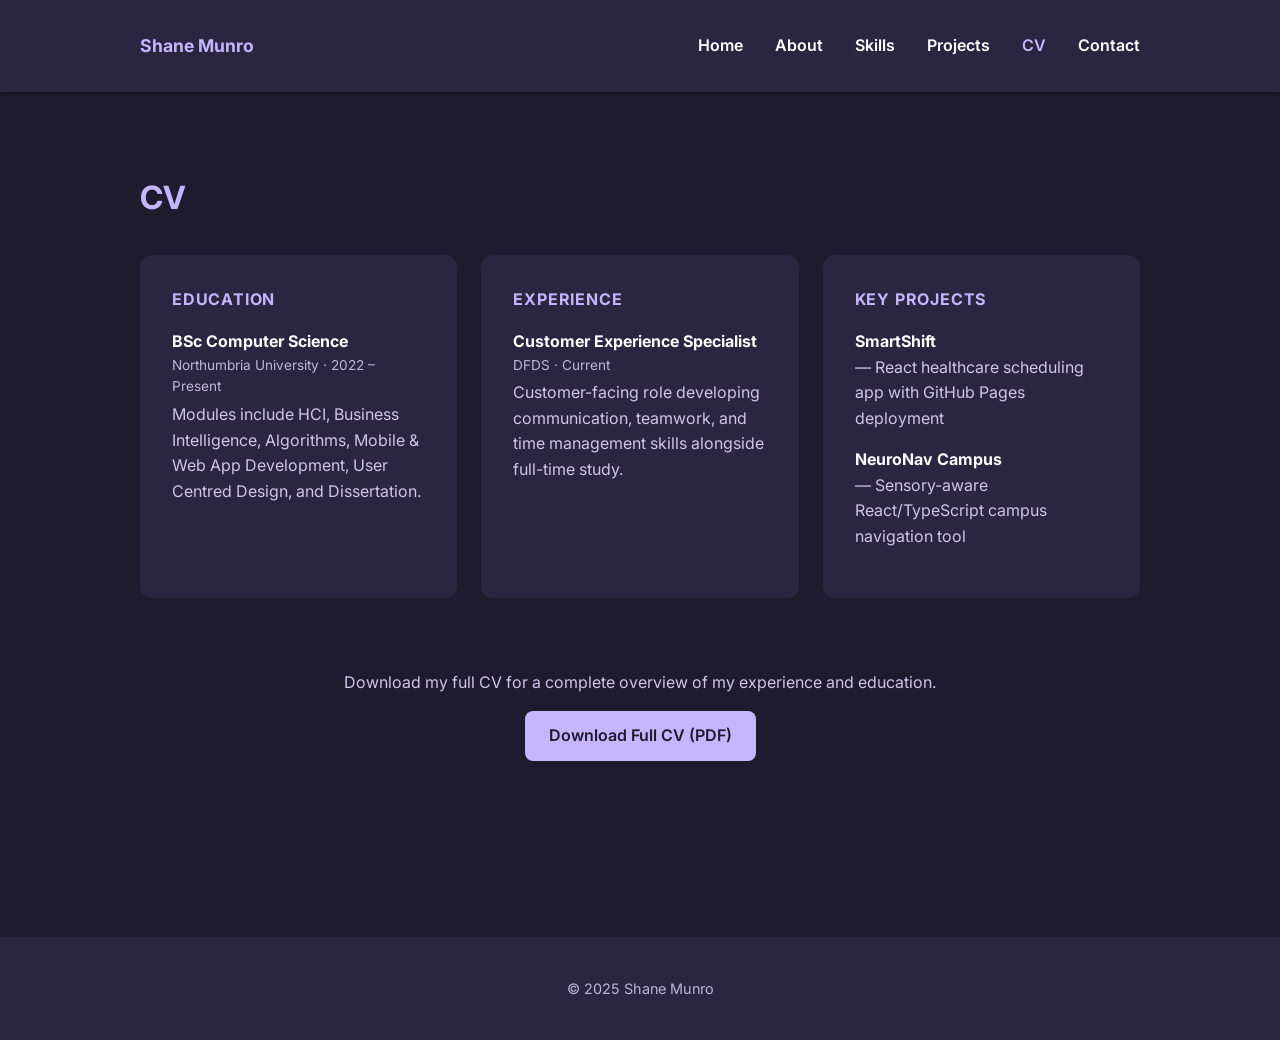
==== cv.html @ 48589a27 "Redesign: add projects page, mobile nav, improve all pages" ====
<!DOCTYPE html>
<html lang="en">
<head>
  <meta charset="UTF-8" />
  <meta name="viewport" content="width=device-width, initial-scale=1.0"/>
  <meta name="description" content="Shane Munro's CV – Computer Science student at Northumbria University."/>
  <title>Shane Munro | CV</title>
  <link rel="stylesheet" href="css/style.css" />
  <link rel="preconnect" href="https://fonts.googleapis.com" />
  <link href="https://fonts.googleapis.com/css2?family=Inter:wght@400;600;700&display=swap" rel="stylesheet">
</head>
<body>
  <nav class="navbar">
    <div class="container nav-container">
      <span class="nav-brand">Shane Munro</span>
      <button class="nav-toggle" aria-label="Toggle navigation">&#9776;</button>
      <ul class="nav-links">
        <li><a href="index.html">Home</a></li>
        <li><a href="about.html">About</a></li>
        <li><a href="skills.html">Skills</a></li>
        <li><a href="projects.html">Projects</a></li>
        <li><a href="cv.html" class="active">CV</a></li>
        <li><a href="contact.html">Contact</a></li>
      </ul>
    </div>
  </nav>

  <section class="section">
    <div class="container">
      <h2>CV</h2>

      <div class="cv-grid">
        <div class="cv-block content-card">
          <h3>Education</h3>
          <div class="cv-item">
            <strong>BSc Computer Science</strong>
            <span class="cv-meta">Northumbria University &middot; 2022 – Present</span>
            <p>Modules include HCI, Business Intelligence, Algorithms, Mobile &amp; Web App Development, User Centred Design, and Dissertation.</p>
          </div>
        </div>

        <div class="cv-block content-card">
          <h3>Experience</h3>
          <div class="cv-item">
            <strong>Customer Experience Specialist</strong>
            <span class="cv-meta">DFDS &middot; Current</span>
            <p>Customer-facing role developing communication, teamwork, and time management skills alongside full-time study.</p>
          </div>
        </div>

        <div class="cv-block content-card">
          <h3>Key Projects</h3>
          <div class="cv-item">
            <strong>SmartShift</strong> — React healthcare scheduling app with GitHub Pages deployment
          </div>
          <div class="cv-item">
            <strong>NeuroNav Campus</strong> — Sensory-aware React/TypeScript campus navigation tool
          </div>
        </div>
      </div>

      <div class="cv-download">
        <p>Download my full CV for a complete overview of my experience and education.</p>
        <a href="assets/resume.pdf" target="_blank" class="btn">Download Full CV (PDF)</a>
      </div>
    </div>
  </section>

  <footer class="footer">
    <div class="container">
      <p>&copy; 2025 Shane Munro</p>
    </div>
  </footer>

  <script src="js/script.js"></script>
</body>
</html>
---- css/style.css ----
/* ── Reset ── */
* { margin: 0; padding: 0; box-sizing: border-box; }

body {
  font-family: 'Inter', sans-serif;
  background-color: #1e1b2e;
  color: #ffffff;
  line-height: 1.6;
}

a { color: #c4b5fd; text-decoration: none; }
a:hover { text-decoration: underline; }

/* ── Container ── */
.container {
  width: 90%;
  max-width: 1000px;
  margin: 0 auto;
  padding: 1rem 0;
}

/* ── Navbar ── */
.navbar {
  background-color: #2a2540;
  padding: 1rem 0;
  box-shadow: 0 2px 4px rgba(0,0,0,0.3);
  position: sticky;
  top: 0;
  z-index: 100;
}

.nav-container {
  display: flex;
  align-items: center;
  justify-content: space-between;
}

.nav-brand {
  font-weight: 700;
  font-size: 1.1rem;
  color: #c4b5fd;
}

.nav-links {
  display: flex;
  list-style: none;
  gap: 2rem;
}

.nav-links a {
  color: #ffffff;
  font-weight: 600;
  transition: color 0.3s ease;
}

.nav-links a:hover,
.nav-links a.active { color: #c4b5fd; text-decoration: none; }

.nav-toggle {
  display: none;
  background: none;
  border: none;
  color: #fff;
  font-size: 1.5rem;
  cursor: pointer;
}

/* ── Mobile Nav ── */
@media (max-width: 640px) {
  .nav-toggle { display: block; }

  .nav-links {
    display: none;
    flex-direction: column;
    gap: 0;
    background-color: #2a2540;
    position: absolute;
    top: 100%;
    left: 0;
    width: 100%;
    padding: 1rem 0;
    box-shadow: 0 4px 8px rgba(0,0,0,0.3);
  }

  .nav-links.open { display: flex; }

  .nav-links li a {
    display: block;
    padding: 0.75rem 1.5rem;
  }
}

/* ── Hero ── */
.hero {
  background-color: #2a2540;
  text-align: center;
  padding: 6rem 0;
}

.hero h1 { font-size: 2.5rem; margin-bottom: 1rem; }
.hero h1 span { color: #c4b5fd; }

.hero p {
  font-size: 1.2rem;
  margin-bottom: 2rem;
  color: #d1c4e9;
  max-width: 600px;
  margin-left: auto;
  margin-right: auto;
}

.hero-btns {
  display: flex;
  gap: 1rem;
  justify-content: center;
  flex-wrap: wrap;
}

/* ── Buttons ── */
.btn {
  display: inline-block;
  background-color: #c4b5fd;
  color: #1e1b2e;
  padding: 0.75rem 1.5rem;
  border-radius: 8px;
  font-weight: 600;
  transition: background-color 0.3s ease;
  text-decoration: none;
}

.btn:hover { background-color: #a78bfa; text-decoration: none; }

.btn-outline {
  background-color: transparent;
  color: #c4b5fd;
  border: 2px solid #c4b5fd;
}

.btn-outline:hover {
  background-color: #c4b5fd;
  color: #1e1b2e;
}

.btn-sm {
  padding: 0.4rem 1rem;
  font-size: 0.85rem;
}

/* ── Sections ── */
.section { padding: 4rem 0; }
.section h2 {
  font-size: 2rem;
  margin-bottom: 2rem;
  color: #c4b5fd;
}

/* ── Content Card ── */
.content-card {
  background-color: #2a2540;
  border-radius: 12px;
  padding: 2rem;
  max-width: 700px;
}

.content-card p { margin-bottom: 1rem; color: #d1c4e9; }

.about-links {
  display: flex;
  gap: 1rem;
  margin-top: 1.5rem;
  flex-wrap: wrap;
}

/* ── Skills ── */
.skills-grid {
  display: grid;
  grid-template-columns: repeat(auto-fit, minmax(260px, 1fr));
  gap: 1.5rem;
}

.skill-category {
  background-color: #2a2540;
  border-radius: 12px;
  padding: 1.5rem;
}

.skill-category h3 {
  color: #c4b5fd;
  margin-bottom: 1rem;
  font-size: 1rem;
  text-transform: uppercase;
  letter-spacing: 0.05em;
}

.skills-list { list-style: none; display: flex; flex-direction: column; gap: 0.85rem; }

.skills-list li {
  display: flex;
  flex-direction: column;
  gap: 0.15rem;
}

.skill-name { font-weight: 600; color: #fff; }
.skill-note { font-size: 0.85rem; color: #bdb6d7; }

/* ── Projects ── */
.projects-grid {
  display: grid;
  grid-template-columns: repeat(auto-fit, minmax(280px, 1fr));
  gap: 1.5rem;
}

.project-card {
  background-color: #2a2540;
  border-radius: 12px;
  padding: 1.5rem;
  display: flex;
  flex-direction: column;
  gap: 1rem;
}

.project-header { display: flex; flex-direction: column; gap: 0.5rem; }
.project-header h3 { font-size: 1.2rem; color: #fff; }

.project-tags { display: flex; flex-wrap: wrap; gap: 0.4rem; }

.tag {
  background-color: #3b3560;
  color: #c4b5fd;
  font-size: 0.75rem;
  padding: 0.2rem 0.6rem;
  border-radius: 20px;
  font-weight: 600;
}

.project-card p { color: #d1c4e9; font-size: 0.95rem; flex: 1; }
.project-links { margin-top: auto; }

/* ── CV Page ── */
.cv-grid {
  display: grid;
  grid-template-columns: repeat(auto-fit, minmax(260px, 1fr));
  gap: 1.5rem;
  margin-bottom: 2.5rem;
}

.cv-block h3 {
  color: #c4b5fd;
  margin-bottom: 1rem;
  font-size: 1rem;
  text-transform: uppercase;
  letter-spacing: 0.05em;
}

.cv-item {
  margin-bottom: 1rem;
  color: #d1c4e9;
}

.cv-item strong { color: #fff; display: block; }

.cv-meta {
  font-size: 0.85rem;
  color: #bdb6d7;
  display: block;
  margin-bottom: 0.25rem;
}

.cv-download { text-align: center; padding: 2rem; }
.cv-download p { color: #d1c4e9; margin-bottom: 1rem; }

/* ── Contact ── */
.contact-intro {
  color: #d1c4e9;
  margin-bottom: 2rem;
  font-size: 1.1rem;
}

.contact-grid {
  display: grid;
  grid-template-columns: repeat(auto-fit, minmax(220px, 1fr));
  gap: 1.5rem;
}

.contact-card {
  background-color: #2a2540;
  border-radius: 12px;
  padding: 1.5rem;
  display: flex;
  align-items: center;
  gap: 1rem;
  color: #fff;
  transition: background-color 0.3s ease;
  text-decoration: none;
}

.contact-card:hover { background-color: #3b3560; text-decoration: none; }

.contact-icon {
  font-size: 1.5rem;
  width: 2.5rem;
  height: 2.5rem;
  display: flex;
  align-items: center;
  justify-content: center;
  background-color: #3b3560;
  border-radius: 8px;
  color: #c4b5fd;
  flex-shrink: 0;
}

.contact-card strong { display: block; color: #c4b5fd; font-size: 0.9rem; }
.contact-card span { font-size: 0.85rem; color: #d1c4e9; }

/* ── Footer ── */
.footer {
  background-color: #2a2540;
  text-align: center;
  padding: 1.5rem 0;
  font-size: 0.9rem;
  color: #bdb6d7;
  margin-top: 4rem;
}
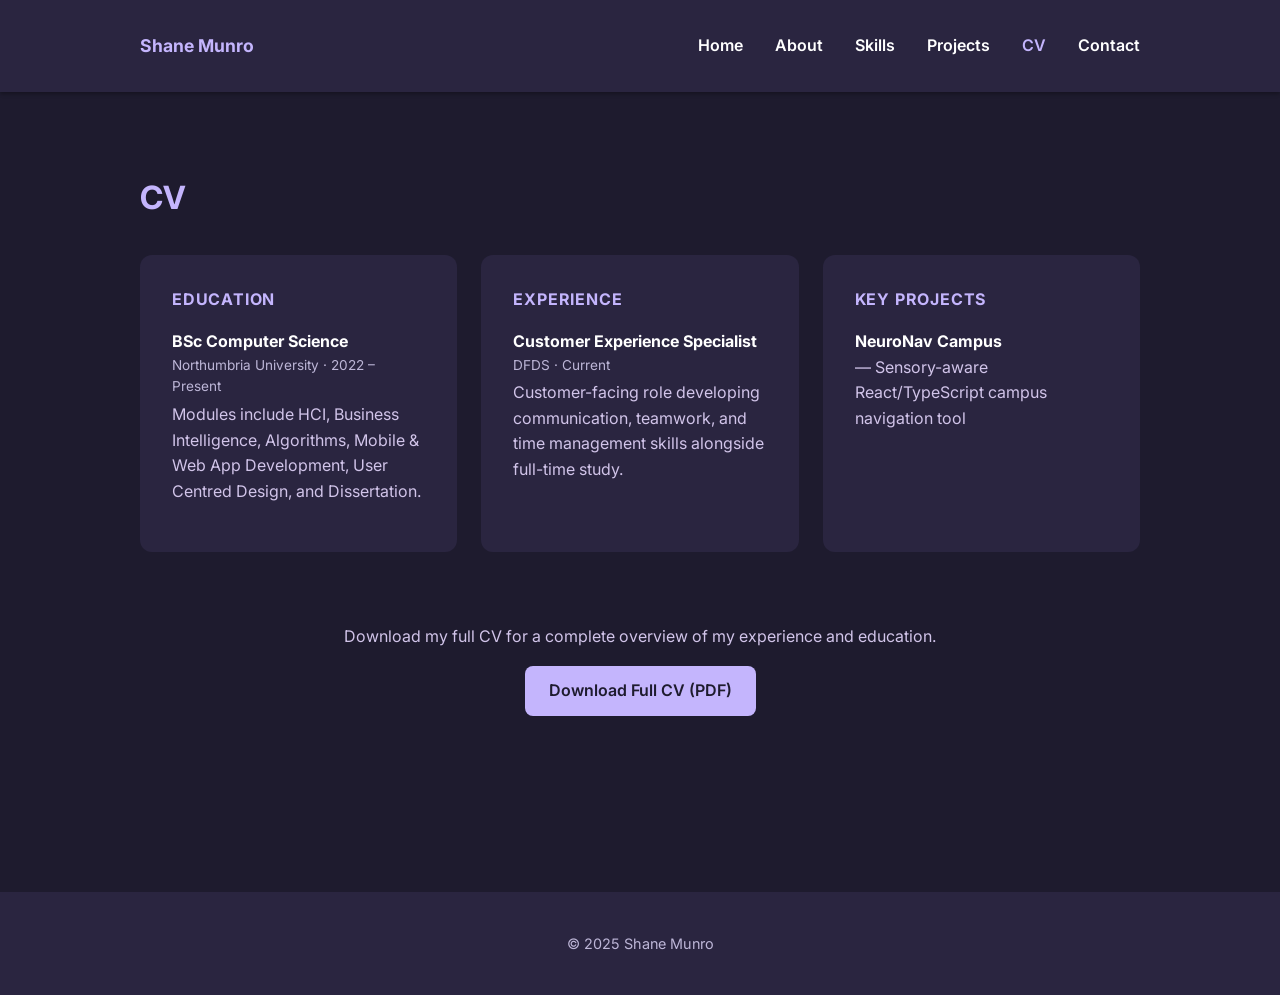
==== commit 6d3c4e81: "Remove SmartShift from projects" ====
--- a/cv.html
+++ b/cv.html
@@ -51,9 +51,6 @@
         <div class="cv-block content-card">
           <h3>Key Projects</h3>
           <div class="cv-item">
-            <strong>SmartShift</strong> — React healthcare scheduling app with GitHub Pages deployment
-          </div>
-          <div class="cv-item">
             <strong>NeuroNav Campus</strong> — Sensory-aware React/TypeScript campus navigation tool
           </div>
         </div>
